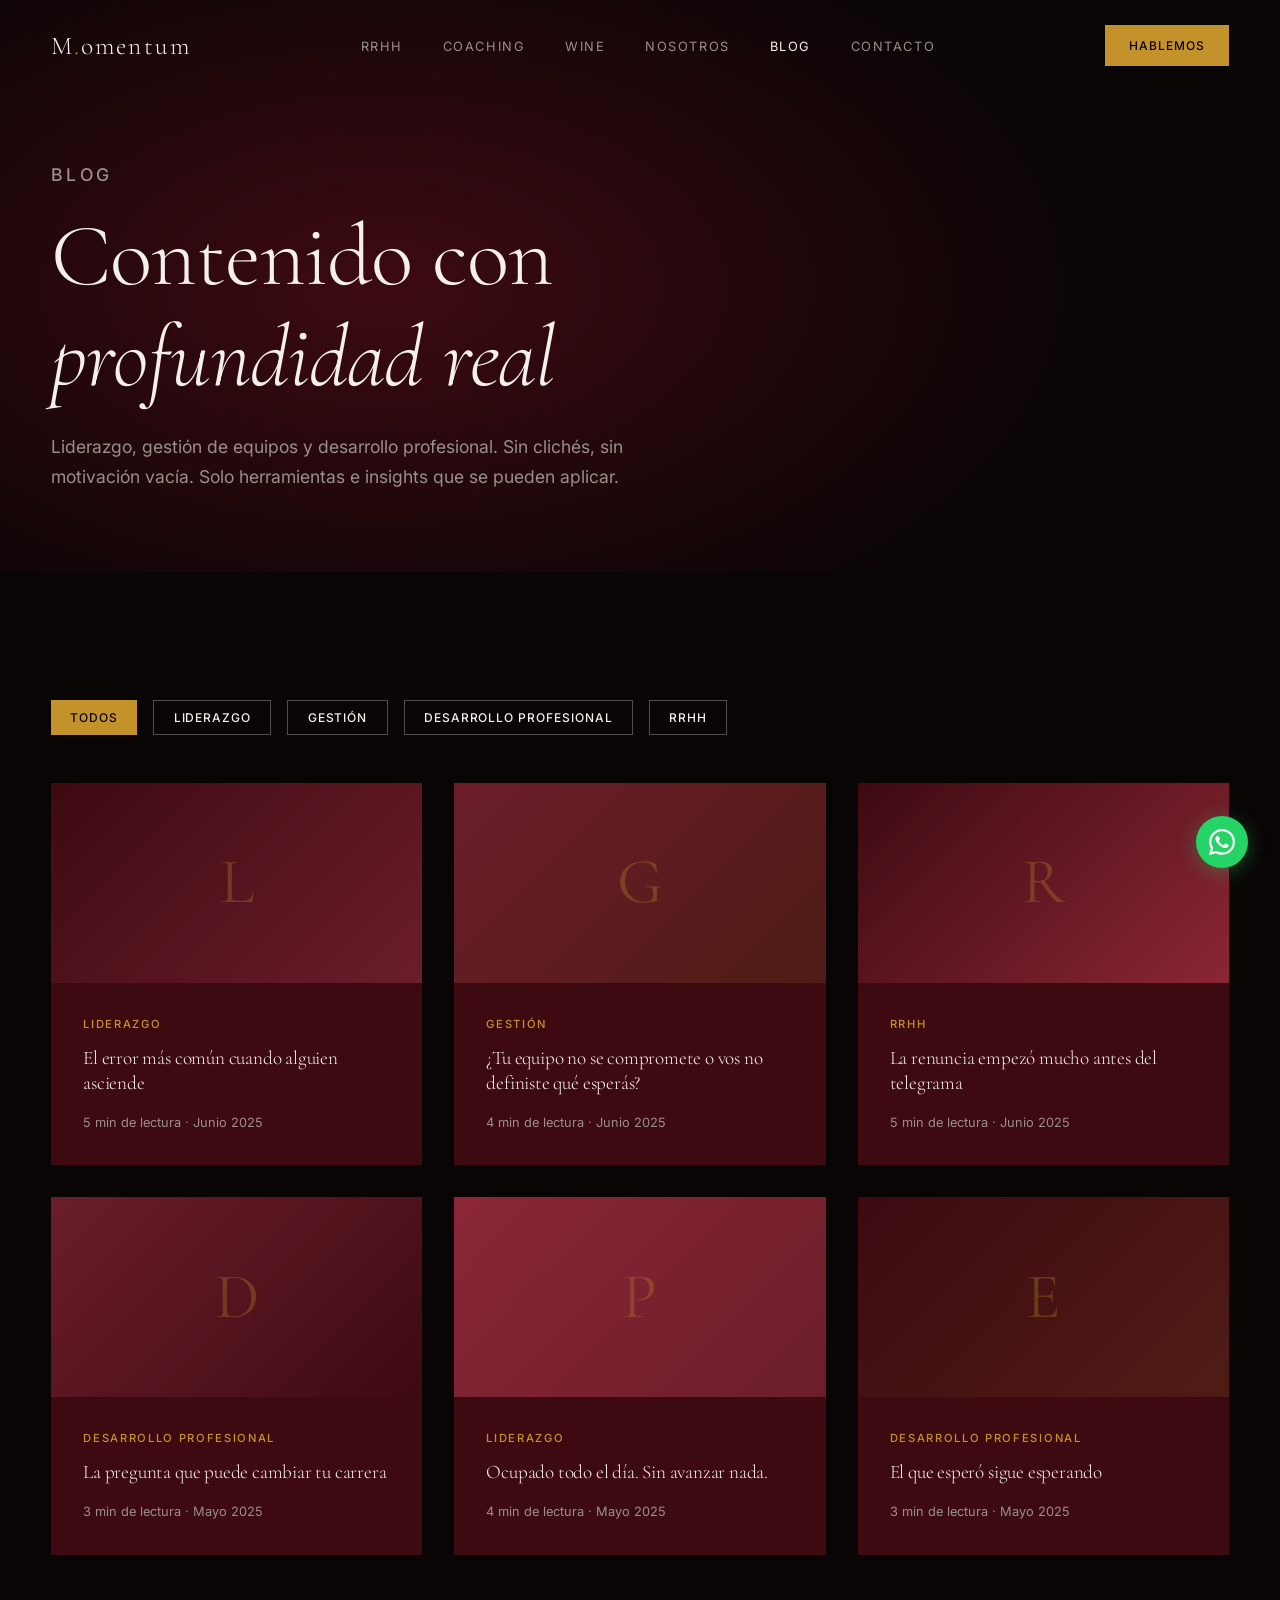
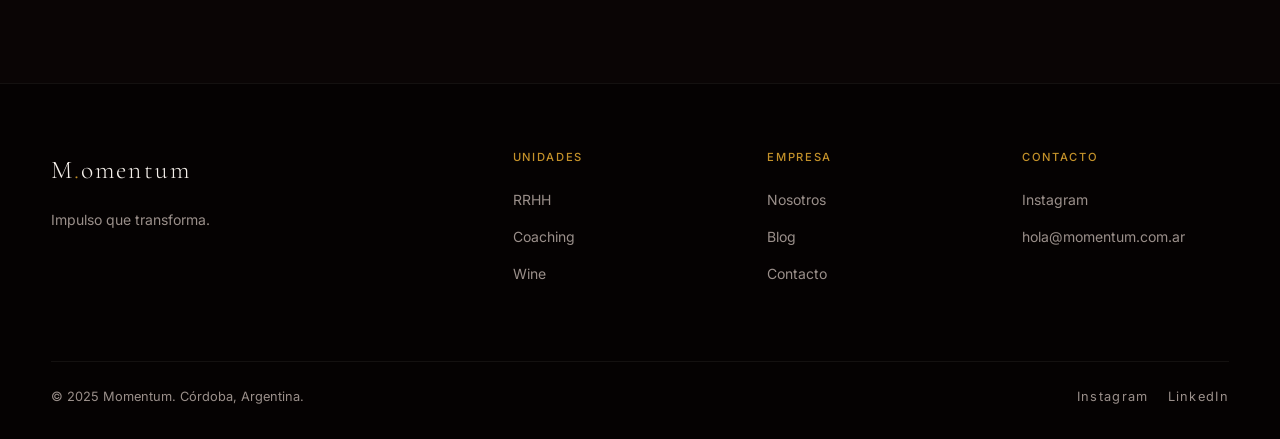
==== pages/blog.html @ 83530eb9 "primera version sitio momentum" ====
<!DOCTYPE html>
<html lang="es">
<head>
  <meta charset="UTF-8"><meta name="viewport" content="width=device-width, initial-scale=1.0">
  <meta name="description" content="Blog de Momentum — Liderazgo, gestión de equipos y desarrollo profesional. Contenido con profundidad para líderes y profesionales de Córdoba.">
  <meta name="keywords" content="blog liderazgo, artículos gestión equipos, desarrollo profesional, liderazgo Córdoba">
  <title>Blog — Momentum</title>
  <link rel="stylesheet" href="../css/style.css">
  <link href="https://fonts.googleapis.com/css2?family=Cormorant+Garamond:ital,wght@0,300;0,400;0,600;1,300;1,400&family=Inter:wght@300;400;500&display=swap" rel="stylesheet">
</head>
<body>
  <header class="header"><div class="container"><nav class="nav">
    <a href="../index.html" class="nav__logo">M<span style="color:#C4922A">.</span>omentum</a>
    <ul class="nav__links"><li><a href="rrhh.html">RRHH</a></li><li><a href="coaching.html">Coaching</a></li><li><a href="wine.html">Wine</a></li><li><a href="nosotros.html">Nosotros</a></li><li><a href="blog.html" style="color:#F5F0EB;">Blog</a></li><li><a href="contacto.html">Contacto</a></li></ul>
    <div class="nav__cta"><a href="contacto.html" class="btn btn--primary" style="font-size:.75rem;padding:.65rem 1.5rem;">Hablemos</a></div>
    <button class="nav__burger" aria-label="Menú"><span></span><span></span><span></span></button>
  </nav></div></header>
  <nav class="nav__mobile"><button class="nav__mobile-close" aria-label="Cerrar">×</button><a href="rrhh.html">RRHH</a><a href="coaching.html">Coaching</a><a href="wine.html">Wine</a><a href="nosotros.html">Nosotros</a><a href="blog.html">Blog</a><a href="contacto.html">Contacto</a><a href="contacto.html" class="btn btn--primary">Hablemos</a></nav>

  <section class="page-hero">
    <div class="container">
      <p class="eyebrow">Blog</p>
      <h1>Contenido con<br><em>profundidad real</em></h1>
      <p>Liderazgo, gestión de equipos y desarrollo profesional. Sin clichés, sin motivación vacía. Solo herramientas e insights que se pueden aplicar.</p>
    </div>
  </section>

  <section class="section section--dark">
    <div class="container">
      <div style="display:flex;gap:1rem;flex-wrap:wrap;margin-bottom:3rem;" class="fade-in">
        <button class="btn btn--primary" style="font-size:.75rem;padding:.55rem 1.2rem;">Todos</button>
        <button class="btn btn--outline" style="font-size:.75rem;padding:.55rem 1.2rem;">Liderazgo</button>
        <button class="btn btn--outline" style="font-size:.75rem;padding:.55rem 1.2rem;">Gestión</button>
        <button class="btn btn--outline" style="font-size:.75rem;padding:.55rem 1.2rem;">Desarrollo profesional</button>
        <button class="btn btn--outline" style="font-size:.75rem;padding:.55rem 1.2rem;">RRHH</button>
      </div>
      <div class="blog__grid">
        <article class="blog-card fade-in">
          <div class="blog-card__img" style="background:linear-gradient(135deg,#3d0a12,#6B1D2A);display:flex;align-items:center;justify-content:center;"><span style="font-family:'Cormorant Garamond',serif;font-size:4rem;color:rgba(196,146,42,.3);">L</span></div>
          <div class="blog-card__body">
            <p class="blog-card__cat">Liderazgo</p>
            <h3 class="blog-card__title">El error más común cuando alguien asciende</h3>
            <p class="blog-card__meta">5 min de lectura · Junio 2025</p>
          </div>
        </article>
        <article class="blog-card fade-in">
          <div class="blog-card__img" style="background:linear-gradient(135deg,#6B1D2A,#C4922A22);display:flex;align-items:center;justify-content:center;"><span style="font-family:'Cormorant Garamond',serif;font-size:4rem;color:rgba(196,146,42,.3);">G</span></div>
          <div class="blog-card__body">
            <p class="blog-card__cat">Gestión</p>
            <h3 class="blog-card__title">¿Tu equipo no se compromete o vos no definiste qué esperás?</h3>
            <p class="blog-card__meta">4 min de lectura · Junio 2025</p>
          </div>
        </article>
        <article class="blog-card fade-in">
          <div class="blog-card__img" style="background:linear-gradient(135deg,#3d0a12,#8B2635);display:flex;align-items:center;justify-content:center;"><span style="font-family:'Cormorant Garamond',serif;font-size:4rem;color:rgba(196,146,42,.3);">R</span></div>
          <div class="blog-card__body">
            <p class="blog-card__cat">RRHH</p>
            <h3 class="blog-card__title">La renuncia empezó mucho antes del telegrama</h3>
            <p class="blog-card__meta">5 min de lectura · Junio 2025</p>
          </div>
        </article>
        <article class="blog-card fade-in">
          <div class="blog-card__img" style="background:linear-gradient(135deg,#6B1D2A,#3d0a12);display:flex;align-items:center;justify-content:center;"><span style="font-family:'Cormorant Garamond',serif;font-size:4rem;color:rgba(196,146,42,.3);">D</span></div>
          <div class="blog-card__body">
            <p class="blog-card__cat">Desarrollo profesional</p>
            <h3 class="blog-card__title">La pregunta que puede cambiar tu carrera</h3>
            <p class="blog-card__meta">3 min de lectura · Mayo 2025</p>
          </div>
        </article>
        <article class="blog-card fade-in">
          <div class="blog-card__img" style="background:linear-gradient(135deg,#8B2635,#6B1D2A);display:flex;align-items:center;justify-content:center;"><span style="font-family:'Cormorant Garamond',serif;font-size:4rem;color:rgba(196,146,42,.3);">P</span></div>
          <div class="blog-card__body">
            <p class="blog-card__cat">Liderazgo</p>
            <h3 class="blog-card__title">Ocupado todo el día. Sin avanzar nada.</h3>
            <p class="blog-card__meta">4 min de lectura · Mayo 2025</p>
          </div>
        </article>
        <article class="blog-card fade-in">
          <div class="blog-card__img" style="background:linear-gradient(135deg,#3d0a12,#C4922A22);display:flex;align-items:center;justify-content:center;"><span style="font-family:'Cormorant Garamond',serif;font-size:4rem;color:rgba(196,146,42,.3);">E</span></div>
          <div class="blog-card__body">
            <p class="blog-card__cat">Desarrollo profesional</p>
            <h3 class="blog-card__title">El que esperó sigue esperando</h3>
            <p class="blog-card__meta">3 min de lectura · Mayo 2025</p>
          </div>
        </article>
      </div>
    </div>
  </section>

  <footer class="footer"><div class="container"><div class="footer__grid"><div class="footer__brand"><div style="font-family:'Cormorant Garamond',serif;font-size:1.6rem;font-weight:300;letter-spacing:.08em;">M<span style="color:#C4922A">.</span>omentum</div><p>Impulso que transforma.</p></div><div class="footer__col"><h5>Unidades</h5><ul><li><a href="rrhh.html">RRHH</a></li><li><a href="coaching.html">Coaching</a></li><li><a href="wine.html">Wine</a></li></ul></div><div class="footer__col"><h5>Empresa</h5><ul><li><a href="nosotros.html">Nosotros</a></li><li><a href="blog.html">Blog</a></li><li><a href="contacto.html">Contacto</a></li></ul></div><div class="footer__col"><h5>Contacto</h5><ul><li><a href="https://instagram.com" target="_blank">Instagram</a></li><li><a href="mailto:hola@momentum.com.ar">hola@momentum.com.ar</a></li></ul></div></div><div class="footer__bottom"><p>© 2025 Momentum. Córdoba, Argentina.</p><div class="footer__social"><a href="https://instagram.com" target="_blank">Instagram</a><a href="https://linkedin.com" target="_blank">LinkedIn</a></div></div></div></footer>
  <a href="https://wa.me/5493510000000" target="_blank" class="wa-float" aria-label="WhatsApp"><svg viewBox="0 0 24 24" xmlns="http://www.w3.org/2000/svg"><path d="M17.472 14.382c-.297-.149-1.758-.867-2.03-.967-.273-.099-.471-.148-.67.15-.197.297-.767.966-.94 1.164-.173.199-.347.223-.644.075-.297-.15-1.255-.463-2.39-1.475-.883-.788-1.48-1.761-1.653-2.059-.173-.297-.018-.458.13-.606.134-.133.298-.347.446-.52.149-.174.198-.298.298-.497.099-.198.05-.371-.025-.52-.075-.149-.669-1.612-.916-2.207-.242-.579-.487-.5-.669-.51-.173-.008-.371-.01-.57-.01-.198 0-.52.074-.792.372-.272.297-1.04 1.016-1.04 2.479 0 1.462 1.065 2.875 1.213 3.074.149.198 2.096 3.2 5.077 4.487.709.306 1.262.489 1.694.625.712.227 1.36.195 1.871.118.571-.085 1.758-.719 2.006-1.413.248-.694.248-1.289.173-1.413-.074-.124-.272-.198-.57-.347m-5.421 7.403h-.004a9.87 9.87 0 01-5.031-1.378l-.361-.214-3.741.982.998-3.648-.235-.374a9.86 9.86 0 01-1.51-5.26c.001-5.45 4.436-9.884 9.888-9.884 2.64 0 5.122 1.03 6.988 2.898a9.825 9.825 0 012.893 6.994c-.003 5.45-4.437 9.884-9.885 9.884m8.413-18.297A11.815 11.815 0 0012.05 0C5.495 0 .16 5.335.157 11.892c0 2.096.547 4.142 1.588 5.945L.057 24l6.305-1.654a11.882 11.882 0 005.683 1.448h.005c6.554 0 11.89-5.335 11.893-11.893a11.821 11.821 0 00-3.48-8.413z"/></svg></a>
  <script src="../js/main.js"></script>
</body></html>
---- css/style.css ----
@import url('https://fonts.googleapis.com/css2?family=Cormorant+Garamond:ital,wght@0,300;0,400;0,600;1,300;1,400&family=Inter:wght@300;400;500&display=swap');

/* ── TOKENS ── */
:root {
  --negro:    #0a0505;
  --borgona:  #3d0a12;
  --borgona2: #6B1D2A;
  --ambar:    #C4922A;
  --amarillo: #F0C040;
  --blanco:   #F5F0EB;
  --gris:     #9A8F8A;
  --display:  'Cormorant Garamond', Georgia, serif;
  --body:     'Inter', system-ui, sans-serif;
  --ease:     cubic-bezier(.4,0,.2,1);
}

*, *::before, *::after { box-sizing: border-box; margin: 0; padding: 0; }

html { scroll-behavior: smooth; }

body {
  background: var(--negro);
  color: var(--blanco);
  font-family: var(--body);
  font-size: 16px;
  line-height: 1.7;
  overflow-x: hidden;
}

img { max-width: 100%; display: block; }
a { color: inherit; text-decoration: none; }

/* ── TIPOGRAFÍA ── */
h1, h2, h3, h4 {
  font-family: var(--display);
  font-weight: 300;
  line-height: 1.15;
  letter-spacing: -0.01em;
}

h1 { font-size: clamp(2.8rem, 7vw, 5.5rem); }
h2 { font-size: clamp(2rem, 4.5vw, 3.5rem); }
h3 { font-size: clamp(1.4rem, 3vw, 2rem); }
h4 { font-size: clamp(1.1rem, 2vw, 1.4rem); }

.eyebrow {
  font-family: var(--body);
  font-size: .75rem;
  font-weight: 500;
  letter-spacing: .18em;
  text-transform: uppercase;
  color: var(--ambar);
}

.accent { color: var(--ambar); }
.accent-yellow { color: var(--amarillo); }

/* ── LAYOUT ── */
.container {
  width: min(1200px, 92vw);
  margin-inline: auto;
}

.section {
  padding-block: clamp(4rem, 10vw, 8rem);
}

.section--dark   { background: var(--negro); }
.section--borgona { background: var(--borgona); }
.section--mid    { background: #150608; }

/* ── BOTONES ── */
.btn {
  display: inline-flex;
  align-items: center;
  gap: .5rem;
  padding: .85rem 2rem;
  font-family: var(--body);
  font-size: .875rem;
  font-weight: 500;
  letter-spacing: .08em;
  text-transform: uppercase;
  border: none;
  cursor: pointer;
  transition: all .3s var(--ease);
}

.btn--primary {
  background: var(--ambar);
  color: var(--negro);
}
.btn--primary:hover { background: var(--amarillo); transform: translateY(-2px); }

.btn--outline {
  background: transparent;
  color: var(--blanco);
  border: 1px solid rgba(245,240,235,.3);
}
.btn--outline:hover { border-color: var(--ambar); color: var(--ambar); }

.btn--ghost {
  background: transparent;
  color: var(--ambar);
  padding: 0;
  letter-spacing: .1em;
}
.btn--ghost::after { content: ' →'; transition: margin .3s var(--ease); }
.btn--ghost:hover::after { margin-left: .4rem; }

/* ── HEADER / NAV ── */
.header {
  position: fixed;
  top: 0; left: 0; right: 0;
  z-index: 100;
  padding: 1.5rem 0;
  transition: background .4s var(--ease), padding .4s var(--ease);
}

.header.scrolled {
  background: rgba(10,5,5,.92);
  backdrop-filter: blur(12px);
  padding: 1rem 0;
}

.nav {
  display: flex;
  align-items: center;
  justify-content: space-between;
}

.nav__logo {
  font-family: var(--display);
  font-size: 1.6rem;
  font-weight: 300;
  letter-spacing: .08em;
  color: var(--blanco);
}

.nav__logo span { color: var(--ambar); }

.nav__links {
  display: flex;
  gap: 2.5rem;
  list-style: none;
}

.nav__links a {
  font-size: .8rem;
  font-weight: 400;
  letter-spacing: .12em;
  text-transform: uppercase;
  color: var(--gris);
  transition: color .3s var(--ease);
}

.nav__links a:hover { color: var(--blanco); }

.nav__cta { display: flex; align-items: center; }

.nav__burger {
  display: none;
  flex-direction: column;
  gap: 5px;
  cursor: pointer;
  background: none;
  border: none;
  padding: .5rem;
}

.nav__burger span {
  display: block;
  width: 24px;
  height: 1px;
  background: var(--blanco);
  transition: all .3s var(--ease);
}

/* Mobile nav */
.nav__mobile {
  display: none;
  position: fixed;
  inset: 0;
  background: var(--borgona);
  z-index: 200;
  flex-direction: column;
  align-items: center;
  justify-content: center;
  gap: 2.5rem;
}

.nav__mobile.open { display: flex; }

.nav__mobile a {
  font-family: var(--display);
  font-size: 2.5rem;
  font-weight: 300;
  color: var(--blanco);
  letter-spacing: .05em;
  transition: color .3s var(--ease);
}

.nav__mobile a:hover { color: var(--ambar); }

.nav__mobile-close {
  position: absolute;
  top: 1.5rem; right: 1.5rem;
  background: none;
  border: none;
  color: var(--blanco);
  font-size: 2rem;
  cursor: pointer;
}

/* ── HERO ── */
.hero {
  position: relative;
  min-height: 100svh;
  display: flex;
  align-items: center;
  overflow: hidden;
}

.hero__bg {
  position: absolute;
  inset: 0;
  background: radial-gradient(ellipse 80% 60% at 70% 50%, #6B1D2A 0%, #3d0a12 45%, #0a0505 100%);
}

.hero__content {
  position: relative;
  z-index: 2;
  max-width: 800px;
  padding-top: 6rem;
}

.hero__eyebrow { margin-bottom: 1.5rem; }

.hero__title {
  margin-bottom: 1.5rem;
  color: var(--blanco);
}

.hero__title em {
  font-style: italic;
  color: var(--ambar);
}

.hero__sub {
  font-size: 1.1rem;
  color: var(--gris);
  max-width: 520px;
  margin-bottom: 2.5rem;
  font-weight: 300;
}

.hero__actions {
  display: flex;
  gap: 1rem;
  flex-wrap: wrap;
}

.hero__scroll {
  position: absolute;
  bottom: 2rem;
  left: 50%;
  transform: translateX(-50%);
  display: flex;
  flex-direction: column;
  align-items: center;
  gap: .5rem;
  color: var(--gris);
  font-size: .7rem;
  letter-spacing: .15em;
  text-transform: uppercase;
  animation: scrollBounce 2s infinite;
}

.hero__scroll::after {
  content: '';
  display: block;
  width: 1px;
  height: 40px;
  background: linear-gradient(to bottom, var(--ambar), transparent);
}

@keyframes scrollBounce {
  0%, 100% { transform: translateX(-50%) translateY(0); }
  50% { transform: translateX(-50%) translateY(6px); }
}

/* ── UNIDADES CARDS ── */
.units {
  display: grid;
  grid-template-columns: repeat(3, 1fr);
  gap: 1px;
  background: rgba(245,240,235,.06);
}

.unit-card {
  background: var(--negro);
  padding: 3rem 2.5rem;
  transition: background .4s var(--ease);
  position: relative;
  overflow: hidden;
}

.unit-card::before {
  content: '';
  position: absolute;
  bottom: 0; left: 0; right: 0;
  height: 2px;
  background: var(--ambar);
  transform: scaleX(0);
  transform-origin: left;
  transition: transform .4s var(--ease);
}

.unit-card:hover { background: var(--borgona); }
.unit-card:hover::before { transform: scaleX(1); }

.unit-card__icon {
  font-size: 2rem;
  margin-bottom: 1.5rem;
  color: var(--ambar);
}

.unit-card__title {
  font-size: 1.6rem;
  margin-bottom: .75rem;
}

.unit-card__desc {
  color: var(--gris);
  font-size: .9rem;
  line-height: 1.7;
  margin-bottom: 2rem;
}

/* ── DIFERENCIAL ── */
.diferencial__grid {
  display: grid;
  grid-template-columns: 1fr 1fr;
  gap: 5rem;
  align-items: center;
}

.diferencial__list {
  list-style: none;
  display: flex;
  flex-direction: column;
  gap: 2rem;
}

.diferencial__item {
  display: flex;
  gap: 1.5rem;
  align-items: flex-start;
}

.diferencial__num {
  font-family: var(--display);
  font-size: 3rem;
  font-weight: 300;
  color: var(--borgona2);
  line-height: 1;
  flex-shrink: 0;
}

.diferencial__text h4 { margin-bottom: .4rem; }
.diferencial__text p { color: var(--gris); font-size: .9rem; }

.diferencial__visual {
  position: relative;
  height: 500px;
  background: var(--borgona);
  overflow: hidden;
}

.diferencial__visual img {
  width: 100%; height: 100%;
  object-fit: cover;
  opacity: .6;
}

.diferencial__quote {
  position: absolute;
  bottom: 2rem; left: 2rem; right: 2rem;
  font-family: var(--display);
  font-size: 1.4rem;
  font-style: italic;
  color: var(--blanco);
  border-left: 2px solid var(--ambar);
  padding-left: 1.2rem;
}

/* ── TESTIMONIOS ── */
.testimonios__grid {
  display: grid;
  grid-template-columns: repeat(3, 1fr);
  gap: 1.5rem;
}

.testimonio {
  background: var(--borgona);
  padding: 2.5rem;
  border-top: 1px solid var(--borgona2);
}

.testimonio__text {
  font-family: var(--display);
  font-size: 1.1rem;
  font-style: italic;
  color: var(--blanco);
  margin-bottom: 1.5rem;
  line-height: 1.6;
}

.testimonio__autor {
  font-size: .8rem;
  color: var(--ambar);
  letter-spacing: .1em;
  text-transform: uppercase;
}

/* ── CTA BANNER ── */
.cta-banner {
  text-align: center;
  padding-block: clamp(5rem, 12vw, 10rem);
  position: relative;
  overflow: hidden;
}

.cta-banner::before {
  content: '';
  position: absolute;
  inset: 0;
  background: radial-gradient(ellipse 60% 80% at 50% 50%, var(--borgona2) 0%, transparent 70%);
  opacity: .4;
}

.cta-banner > * { position: relative; z-index: 1; }
.cta-banner h2 { margin-bottom: 1rem; }
.cta-banner p { color: var(--gris); margin-bottom: 2.5rem; max-width: 500px; margin-inline: auto; }

/* ── FOOTER ── */
.footer {
  background: #050202;
  padding-block: 4rem 2rem;
  border-top: 1px solid rgba(245,240,235,.06);
}

.footer__grid {
  display: grid;
  grid-template-columns: 2fr 1fr 1fr 1fr;
  gap: 3rem;
  margin-bottom: 4rem;
}

.footer__brand p {
  color: var(--gris);
  font-size: .875rem;
  margin-top: 1rem;
  max-width: 280px;
}

.footer__col h5 {
  font-family: var(--body);
  font-size: .7rem;
  font-weight: 500;
  letter-spacing: .15em;
  text-transform: uppercase;
  color: var(--ambar);
  margin-bottom: 1.2rem;
}

.footer__col ul { list-style: none; }
.footer__col li { margin-bottom: .6rem; }
.footer__col a {
  color: var(--gris);
  font-size: .875rem;
  transition: color .3s var(--ease);
}
.footer__col a:hover { color: var(--blanco); }

.footer__bottom {
  border-top: 1px solid rgba(245,240,235,.06);
  padding-top: 1.5rem;
  display: flex;
  justify-content: space-between;
  align-items: center;
  flex-wrap: wrap;
  gap: 1rem;
}

.footer__bottom p {
  color: var(--gris);
  font-size: .8rem;
}

.footer__social {
  display: flex;
  gap: 1.2rem;
}

.footer__social a {
  color: var(--gris);
  font-size: .8rem;
  letter-spacing: .1em;
  transition: color .3s var(--ease);
}
.footer__social a:hover { color: var(--ambar); }

/* ── WHATSAPP FLOTANTE ── */
.wa-float {
  position: fixed;
  bottom: 2rem;
  right: 2rem;
  z-index: 99;
  width: 52px;
  height: 52px;
  background: #25D366;
  border-radius: 50%;
  display: flex;
  align-items: center;
  justify-content: center;
  box-shadow: 0 4px 20px rgba(37,211,102,.35);
  transition: transform .3s var(--ease);
}

.wa-float:hover { transform: scale(1.1); }

.wa-float svg { width: 26px; height: 26px; fill: white; }

/* ── PÁGINAS INTERNAS ── */
.page-hero {
  padding-top: 10rem;
  padding-bottom: 5rem;
  position: relative;
  overflow: hidden;
}

.page-hero::before {
  content: '';
  position: absolute;
  inset: 0;
  background: radial-gradient(ellipse 80% 100% at 30% 50%, var(--borgona) 0%, var(--negro) 70%);
}

.page-hero > .container { position: relative; z-index: 1; }

.page-hero h1 { margin-block: 1rem 1.5rem; }
.page-hero p { color: var(--gris); max-width: 600px; font-size: 1.1rem; }

/* Servicios */
.servicios__grid {
  display: grid;
  grid-template-columns: repeat(auto-fit, minmax(280px, 1fr));
  gap: 1.5rem;
}

.servicio-card {
  background: var(--borgona);
  padding: 2.5rem;
  border-left: 2px solid var(--borgona2);
  transition: border-color .3s var(--ease);
}

.servicio-card:hover { border-color: var(--ambar); }
.servicio-card h3 { margin-bottom: .75rem; }
.servicio-card p { color: var(--gris); font-size: .9rem; }

/* Proceso */
.proceso__steps {
  display: flex;
  flex-direction: column;
  gap: 0;
}

.paso {
  display: grid;
  grid-template-columns: 80px 1fr;
  gap: 2rem;
  padding-block: 2.5rem;
  border-bottom: 1px solid rgba(245,240,235,.06);
  align-items: start;
}

.paso__num {
  font-family: var(--display);
  font-size: 3.5rem;
  font-weight: 300;
  color: var(--borgona2);
  line-height: 1;
}

.paso h4 { margin-bottom: .5rem; }
.paso p { color: var(--gris); font-size: .9rem; }

/* Blog */
.blog__grid {
  display: grid;
  grid-template-columns: repeat(auto-fit, minmax(300px, 1fr));
  gap: 2rem;
}

.blog-card {
  background: var(--borgona);
  overflow: hidden;
  transition: transform .3s var(--ease);
}

.blog-card:hover { transform: translateY(-4px); }

.blog-card__img {
  height: 200px;
  background: var(--borgona2);
  overflow: hidden;
}

.blog-card__img img {
  width: 100%; height: 100%;
  object-fit: cover;
  transition: transform .5s var(--ease);
}

.blog-card:hover .blog-card__img img { transform: scale(1.05); }

.blog-card__body { padding: 2rem; }

.blog-card__cat {
  font-size: .7rem;
  font-weight: 500;
  letter-spacing: .15em;
  text-transform: uppercase;
  color: var(--ambar);
  margin-bottom: .75rem;
}

.blog-card__title {
  font-size: 1.2rem;
  margin-bottom: 1rem;
  line-height: 1.3;
}

.blog-card__meta {
  font-size: .8rem;
  color: var(--gris);
}

/* Contacto */
.contacto__grid {
  display: grid;
  grid-template-columns: 1fr 1.2fr;
  gap: 5rem;
  align-items: start;
}

.contacto__info h3 { margin-bottom: 1rem; }
.contacto__info p { color: var(--gris); margin-bottom: 2rem; }

.contacto__dato {
  display: flex;
  gap: 1rem;
  align-items: center;
  margin-bottom: 1.2rem;
  color: var(--gris);
  font-size: .9rem;
}

.contacto__dato span:first-child { color: var(--ambar); font-size: 1.2rem; }

.form { display: flex; flex-direction: column; gap: 1.2rem; }

.form__group { display: flex; flex-direction: column; gap: .5rem; }

.form__group label {
  font-size: .75rem;
  font-weight: 500;
  letter-spacing: .1em;
  text-transform: uppercase;
  color: var(--gris);
}

.form__group input,
.form__group select,
.form__group textarea {
  background: var(--borgona);
  border: 1px solid rgba(245,240,235,.1);
  color: var(--blanco);
  padding: .9rem 1.2rem;
  font-family: var(--body);
  font-size: .9rem;
  transition: border-color .3s var(--ease);
  outline: none;
  width: 100%;
}

.form__group input:focus,
.form__group select:focus,
.form__group textarea:focus {
  border-color: var(--ambar);
}

.form__group textarea { resize: vertical; min-height: 140px; }

.form__group select option { background: var(--borgona); }

/* Nosotros */
.equipo__grid {
  display: grid;
  grid-template-columns: repeat(auto-fit, minmax(280px, 1fr));
  gap: 3rem;
}

.equipo-card { text-align: center; }

.equipo-card__foto {
  width: 200px;
  height: 200px;
  border-radius: 50%;
  background: var(--borgona2);
  margin: 0 auto 1.5rem;
  overflow: hidden;
}

.equipo-card__foto img {
  width: 100%; height: 100%;
  object-fit: cover;
}

.equipo-card h3 { margin-bottom: .3rem; }
.equipo-card__rol {
  color: var(--ambar);
  font-size: .8rem;
  letter-spacing: .12em;
  text-transform: uppercase;
  margin-bottom: 1rem;
}
.equipo-card p { color: var(--gris); font-size: .875rem; }

/* Wine */
.wine__experiencias {
  display: grid;
  grid-template-columns: repeat(auto-fit, minmax(260px, 1fr));
  gap: 1.5rem;
}

.wine-card {
  background: var(--borgona);
  padding: 2.5rem;
  text-align: center;
  transition: background .3s var(--ease);
}

.wine-card:hover { background: var(--borgona2); }

.wine-card__icon {
  font-size: 2.5rem;
  margin-bottom: 1.2rem;
}

.wine-card h3 { margin-bottom: .75rem; }
.wine-card p { color: var(--gris); font-size: .875rem; }

/* ── FADE IN ON SCROLL ── */
.fade-in {
  opacity: 0;
  transform: translateY(30px);
  transition: opacity .8s var(--ease), transform .8s var(--ease);
}

.fade-in.visible {
  opacity: 1;
  transform: translateY(0);
}

/* ── RESPONSIVE ── */
@media (max-width: 1024px) {
  .units { grid-template-columns: 1fr; }
  .diferencial__grid { grid-template-columns: 1fr; }
  .diferencial__visual { height: 300px; order: -1; }
  .testimonios__grid { grid-template-columns: 1fr; }
  .footer__grid { grid-template-columns: 1fr 1fr; }
  .contacto__grid { grid-template-columns: 1fr; gap: 3rem; }
}

@media (max-width: 768px) {
  .nav__links, .nav__cta { display: none; }
  .nav__burger { display: flex; }
  .units { grid-template-columns: 1fr; }
  .footer__grid { grid-template-columns: 1fr; }
  .hero__actions { flex-direction: column; }
  .paso { grid-template-columns: 60px 1fr; }
}

@media (prefers-reduced-motion: reduce) {
  *, *::before, *::after { transition: none !important; animation: none !important; }
}
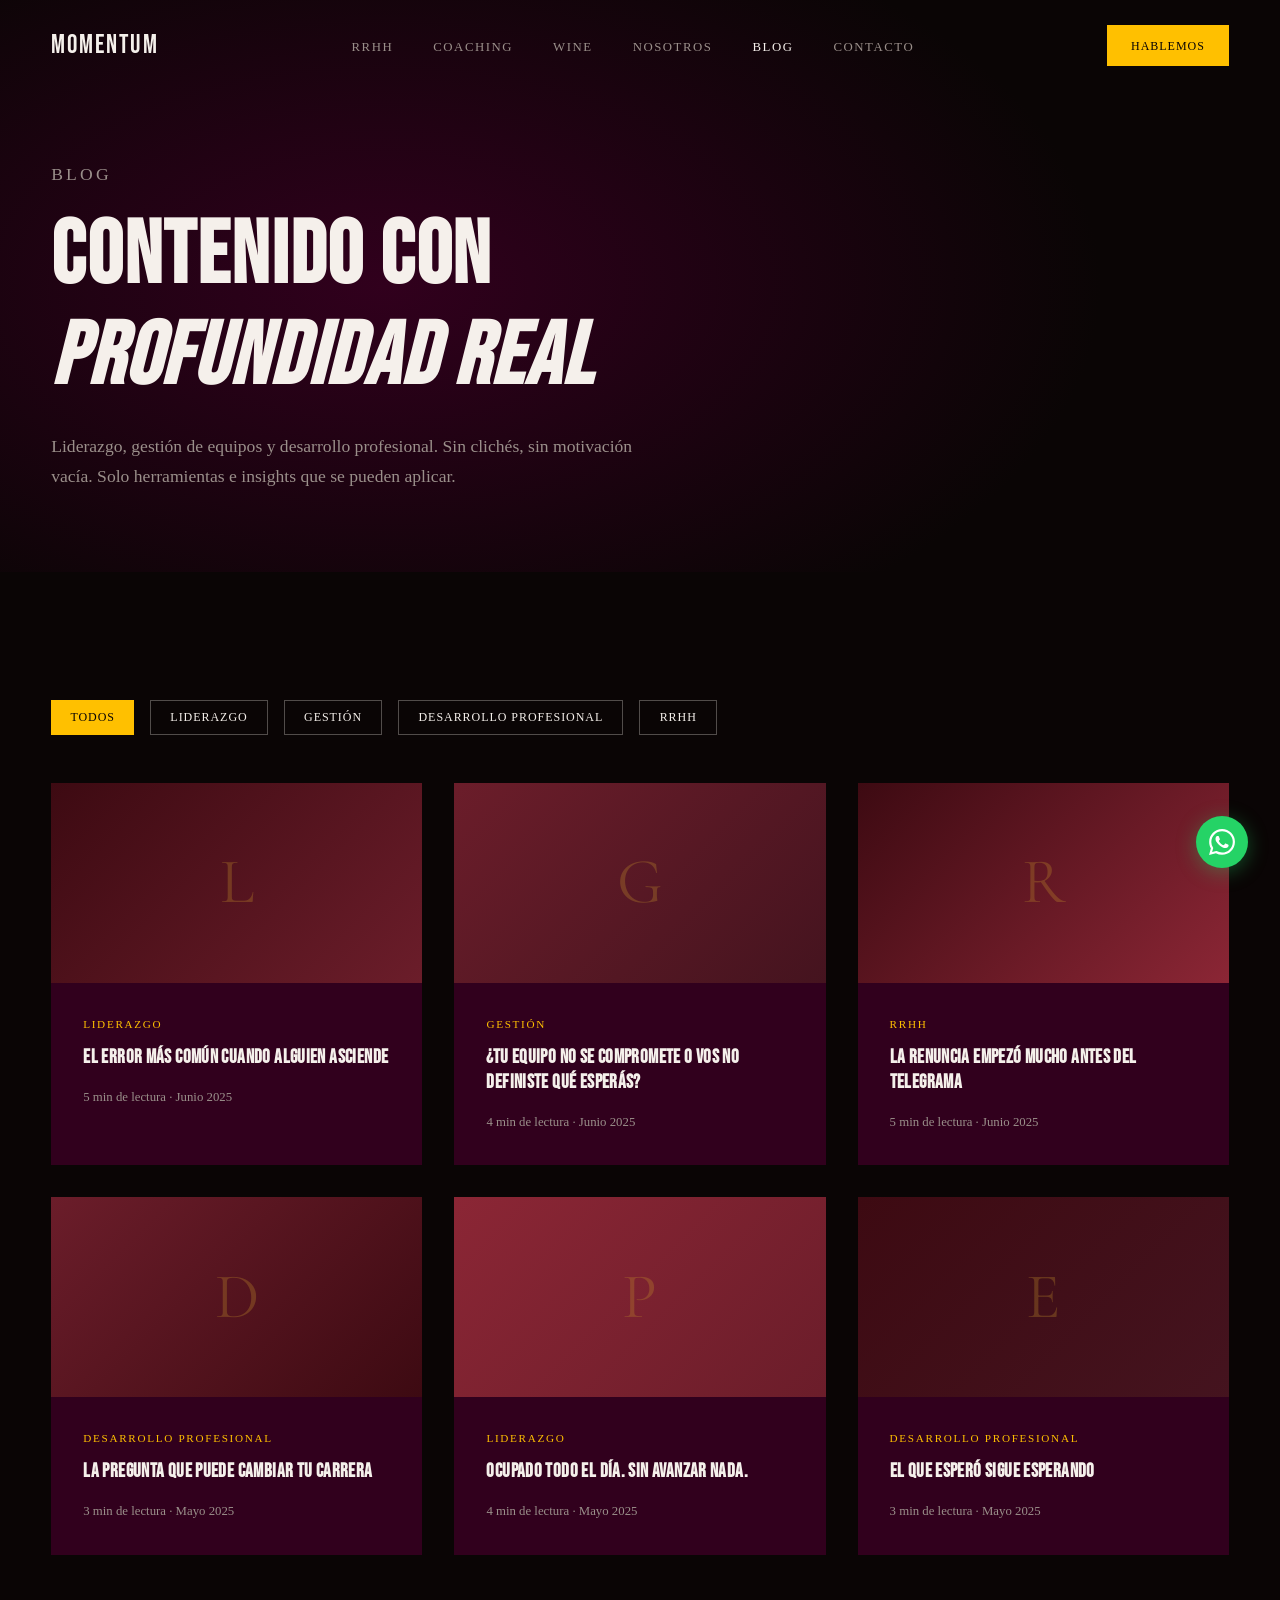
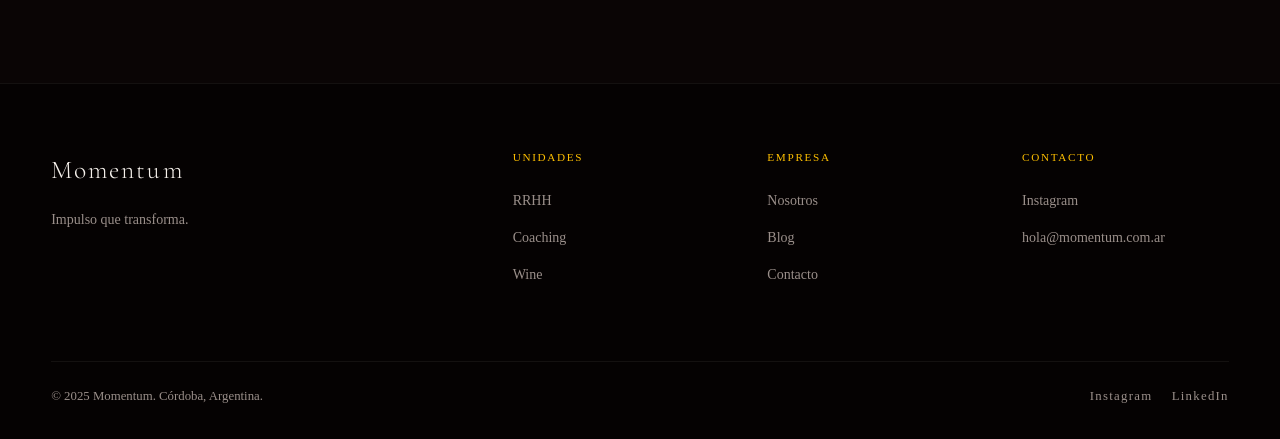
==== commit cae160f7: "actualizar estilos y contenido" ====
--- a/pages/blog.html
+++ b/pages/blog.html
@@ -10,7 +10,7 @@
 </head>
 <body>
   <header class="header"><div class="container"><nav class="nav">
-    <a href="../index.html" class="nav__logo">M<span style="color:#C4922A">.</span>omentum</a>
+    <a href="../index.html" class="nav__logo">Momentum</a>
     <ul class="nav__links"><li><a href="rrhh.html">RRHH</a></li><li><a href="coaching.html">Coaching</a></li><li><a href="wine.html">Wine</a></li><li><a href="nosotros.html">Nosotros</a></li><li><a href="blog.html" style="color:#F5F0EB;">Blog</a></li><li><a href="contacto.html">Contacto</a></li></ul>
     <div class="nav__cta"><a href="contacto.html" class="btn btn--primary" style="font-size:.75rem;padding:.65rem 1.5rem;">Hablemos</a></div>
     <button class="nav__burger" aria-label="Menú"><span></span><span></span><span></span></button>
@@ -87,7 +87,7 @@
     </div>
   </section>
 
-  <footer class="footer"><div class="container"><div class="footer__grid"><div class="footer__brand"><div style="font-family:'Cormorant Garamond',serif;font-size:1.6rem;font-weight:300;letter-spacing:.08em;">M<span style="color:#C4922A">.</span>omentum</div><p>Impulso que transforma.</p></div><div class="footer__col"><h5>Unidades</h5><ul><li><a href="rrhh.html">RRHH</a></li><li><a href="coaching.html">Coaching</a></li><li><a href="wine.html">Wine</a></li></ul></div><div class="footer__col"><h5>Empresa</h5><ul><li><a href="nosotros.html">Nosotros</a></li><li><a href="blog.html">Blog</a></li><li><a href="contacto.html">Contacto</a></li></ul></div><div class="footer__col"><h5>Contacto</h5><ul><li><a href="https://instagram.com" target="_blank">Instagram</a></li><li><a href="mailto:hola@momentum.com.ar">hola@momentum.com.ar</a></li></ul></div></div><div class="footer__bottom"><p>© 2025 Momentum. Córdoba, Argentina.</p><div class="footer__social"><a href="https://instagram.com" target="_blank">Instagram</a><a href="https://linkedin.com" target="_blank">LinkedIn</a></div></div></div></footer>
+  <footer class="footer"><div class="container"><div class="footer__grid"><div class="footer__brand"><div style="font-family:'Cormorant Garamond',serif;font-size:1.6rem;font-weight:300;letter-spacing:.08em;">Momentum</div><p>Impulso que transforma.</p></div><div class="footer__col"><h5>Unidades</h5><ul><li><a href="rrhh.html">RRHH</a></li><li><a href="coaching.html">Coaching</a></li><li><a href="wine.html">Wine</a></li></ul></div><div class="footer__col"><h5>Empresa</h5><ul><li><a href="nosotros.html">Nosotros</a></li><li><a href="blog.html">Blog</a></li><li><a href="contacto.html">Contacto</a></li></ul></div><div class="footer__col"><h5>Contacto</h5><ul><li><a href="https://instagram.com" target="_blank">Instagram</a></li><li><a href="mailto:hola@momentum.com.ar">hola@momentum.com.ar</a></li></ul></div></div><div class="footer__bottom"><p>© 2025 Momentum. Córdoba, Argentina.</p><div class="footer__social"><a href="https://instagram.com" target="_blank">Instagram</a><a href="https://linkedin.com" target="_blank">LinkedIn</a></div></div></div></footer>
   <a href="https://wa.me/5493510000000" target="_blank" class="wa-float" aria-label="WhatsApp"><svg viewBox="0 0 24 24" xmlns="http://www.w3.org/2000/svg"><path d="M17.472 14.382c-.297-.149-1.758-.867-2.03-.967-.273-.099-.471-.148-.67.15-.197.297-.767.966-.94 1.164-.173.199-.347.223-.644.075-.297-.15-1.255-.463-2.39-1.475-.883-.788-1.48-1.761-1.653-2.059-.173-.297-.018-.458.13-.606.134-.133.298-.347.446-.52.149-.174.198-.298.298-.497.099-.198.05-.371-.025-.52-.075-.149-.669-1.612-.916-2.207-.242-.579-.487-.5-.669-.51-.173-.008-.371-.01-.57-.01-.198 0-.52.074-.792.372-.272.297-1.04 1.016-1.04 2.479 0 1.462 1.065 2.875 1.213 3.074.149.198 2.096 3.2 5.077 4.487.709.306 1.262.489 1.694.625.712.227 1.36.195 1.871.118.571-.085 1.758-.719 2.006-1.413.248-.694.248-1.289.173-1.413-.074-.124-.272-.198-.57-.347m-5.421 7.403h-.004a9.87 9.87 0 01-5.031-1.378l-.361-.214-3.741.982.998-3.648-.235-.374a9.86 9.86 0 01-1.51-5.26c.001-5.45 4.436-9.884 9.888-9.884 2.64 0 5.122 1.03 6.988 2.898a9.825 9.825 0 012.893 6.994c-.003 5.45-4.437 9.884-9.885 9.884m8.413-18.297A11.815 11.815 0 0012.05 0C5.495 0 .16 5.335.157 11.892c0 2.096.547 4.142 1.588 5.945L.057 24l6.305-1.654a11.882 11.882 0 005.683 1.448h.005c6.554 0 11.89-5.335 11.893-11.893a11.821 11.821 0 00-3.48-8.413z"/></svg></a>
   <script src="../js/main.js"></script>
 </body></html>
--- a/css/style.css
+++ b/css/style.css
@@ -1,16 +1,31 @@
-@import url('https://fonts.googleapis.com/css2?family=Cormorant+Garamond:ital,wght@0,300;0,400;0,600;1,300;1,400&family=Inter:wght@300;400;500&display=swap');
+@import url('https://fonts.googleapis.com/css2?family=Bebas+Neue&display=swap');
+
+@font-face {
+  font-family: 'Segoe Script';
+  src: local('Segoe Script');
+  font-weight: normal;
+  font-style: normal;
+}
+
+@font-face {
+  font-family: 'Monument Extended';
+  src: local('Monument Extended');
+  font-weight: 700;
+  font-style: normal;
+}
 
 /* ── TOKENS ── */
 :root {
   --negro:    #0a0505;
-  --borgona:  #3d0a12;
-  --borgona2: #6B1D2A;
-  --ambar:    #C4922A;
-  --amarillo: #F0C040;
+  --borgona:  #31001D;
+  --borgona2: #D800FF;
+  --ambar:    #FFC000;
+  --violeta:  #D800FF;
   --blanco:   #F5F0EB;
   --gris:     #9A8F8A;
-  --display:  'Cormorant Garamond', Georgia, serif;
-  --body:     'Inter', system-ui, sans-serif;
+  --display:  'Monument Extended', 'Bebas Neue', sans-serif;
+  --body:     'Palatino Linotype', Palatino, Georgia, serif;
+  --script:   'Segoe Script', cursive;
   --ease:     cubic-bezier(.4,0,.2,1);
 }
 
@@ -33,15 +48,25 @@
 /* ── TIPOGRAFÍA ── */
 h1, h2, h3, h4 {
   font-family: var(--display);
-  font-weight: 300;
+  font-weight: 700;
   line-height: 1.15;
-  letter-spacing: -0.01em;
+  letter-spacing: .02em;
 }
 
 h1 { font-size: clamp(2.8rem, 7vw, 5.5rem); }
 h2 { font-size: clamp(2rem, 4.5vw, 3.5rem); }
 h3 { font-size: clamp(1.4rem, 3vw, 2rem); }
 h4 { font-size: clamp(1.1rem, 2vw, 1.4rem); }
+
+body {
+  font-family: var(--body);
+  font-size: 16px;
+  line-height: 1.7;
+}
+
+p, li, a, span, label, input, textarea, select {
+  font-family: var(--body);
+}
 
 .eyebrow {
   font-family: var(--body);
@@ -52,9 +77,17 @@
   color: var(--ambar);
 }
 
+/* Segoe Script — para frases cortas, resaltadas o decorativas */
+.script {
+  font-family: var(--script);
+  font-size: 1.2em;
+  color: var(--ambar);
+  font-weight: normal;
+}
+
+/* Acento violeta */
+.accent-violeta { color: var(--violeta); }
 .accent { color: var(--ambar); }
-.accent-yellow { color: var(--amarillo); }
-
 /* ── LAYOUT ── */
 .container {
   width: min(1200px, 92vw);
@@ -210,6 +243,21 @@
   font-size: 2rem;
   cursor: pointer;
 }
+.diferencial__bg {
+  width: 100%;
+  height: 100%;
+  background: linear-gradient(135deg, #00000022 0%, #ffbb00 50%, #00000022 100%);
+  display: flex;
+  align-items: center;
+  justify-content: center;
+}
+
+#logo-momentum {
+  width: 60%;   /* ocupa el 60% del ancho del cuadrado */
+  height: auto;
+}
+
+
 
 /* ── HERO ── */
 .hero {
@@ -361,7 +409,7 @@
   font-family: var(--display);
   font-size: 3rem;
   font-weight: 300;
-  color: var(--borgona2);
+  color: var(--ambar);
   line-height: 1;
   flex-shrink: 0;
 }
@@ -403,7 +451,7 @@
 .testimonio {
   background: var(--borgona);
   padding: 2.5rem;
-  border-top: 1px solid var(--borgona2);
+  border-top: 1px solid var(--blanco);
 }
 
 .testimonio__text {
@@ -561,7 +609,7 @@
 .servicio-card {
   background: var(--borgona);
   padding: 2.5rem;
-  border-left: 2px solid var(--borgona2);
+  border-left: 2px solid var(--blanco);
   transition: border-color .3s var(--ease);
 }
 
@@ -589,7 +637,7 @@
   font-family: var(--display);
   font-size: 3.5rem;
   font-weight: 300;
-  color: var(--borgona2);
+  color: var(--ambar);
   line-height: 1;
 }
 
@@ -706,6 +754,11 @@
 .form__group select option { background: var(--borgona); }
 
 /* Nosotros */
+#logo-momentum-sobrenosotros {
+  width: 300px;   /* aumentá este valor para agrandar */
+  height: auto;   /* mantiene proporción */
+}
+
 .equipo__grid {
   display: grid;
   grid-template-columns: repeat(auto-fit, minmax(280px, 1fr));
@@ -737,6 +790,41 @@
   margin-bottom: 1rem;
 }
 .equipo-card p { color: var(--gris); font-size: .875rem; }
+.valores-grid {
+  display: grid;
+  grid-template-columns: 1fr; /* mobile: uno debajo del otro */
+  gap: 2rem;
+}
+
+.valor {
+  padding: 2rem;
+  background: var(--borgona);
+  border-top: 2px solid var(--ambar);
+  color: #fff;
+}
+
+.valor h4 {
+  margin-bottom: .75rem;
+}
+
+.valor p {
+  color: var(--gris);
+  font-size: .875rem;
+}
+
+/* Solo escritorio */
+@media (min-width: 1024px) {
+  .valores-grid {
+    grid-template-columns: repeat(3, 1fr); /* tres columnas */
+    grid-template-rows: auto auto;         /* dos filas */
+  }
+
+  .criterio {
+    grid-column: 2; /* se ubica en la segunda columna */
+    grid-row: 2;    /* en la segunda fila, justo debajo de Autenticidad */
+    text-align: center;
+  }
+}
 
 /* Wine */
 .wine__experiencias {
